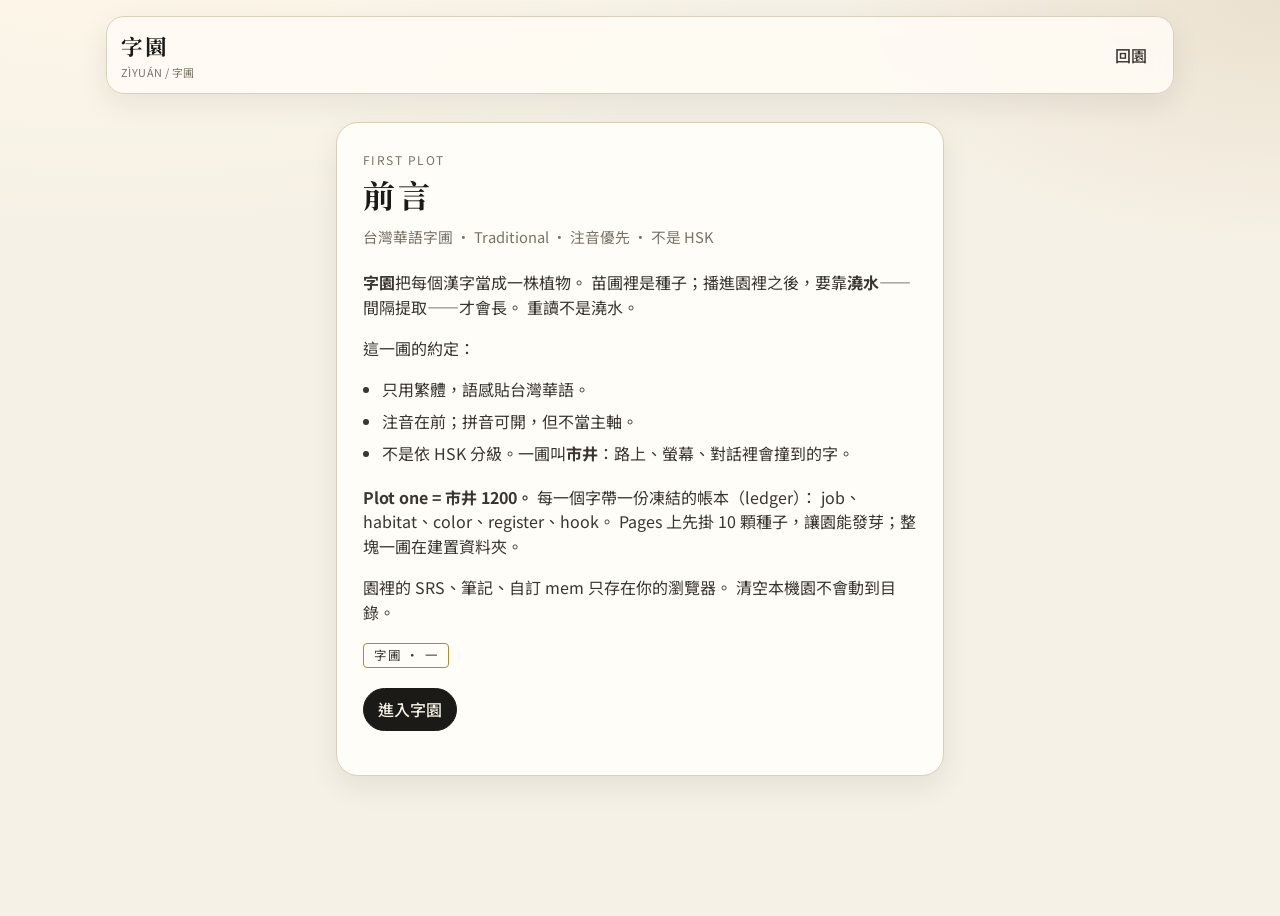
==== first-plot.html @ b7d6f9dc "Add styles, app, and first-plot so Pages garden boots Wire the index shell to ink/paper CSS, local S" ====
<!DOCTYPE html>
<html lang="zh-Hant-TW">
<head>
  <meta charset="utf-8" />
  <meta name="viewport" content="width=device-width, initial-scale=1" />
  <title>前言 · 字園 Zìyuán</title>
  <link rel="preconnect" href="https://fonts.googleapis.com" />
  <link rel="preconnect" href="https://fonts.gstatic.com" crossorigin />
  <link href="https://fonts.googleapis.com/css2?family=Noto+Sans+TC:wght@400;500;700&family=Noto+Serif+TC:wght@500;700&display=swap" rel="stylesheet" />
  <link rel="stylesheet" href="styles.css" />
  <style>
    .note {
      max-width: 38rem;
      margin: 28px auto 60px;
      padding: 28px 26px;
      background: #fffdf8;
      border: 1px solid var(--line);
      border-radius: 22px;
      box-shadow: var(--shadow);
    }
    .note h1 {
      font-family: var(--serif);
      font-size: 2rem;
      letter-spacing: 0.08em;
      margin: 0 0 6px;
    }
    .note .sub {
      color: var(--muted);
      font-size: 0.92rem;
      margin-bottom: 22px;
    }
    .note p { margin: 0 0 1em; color: var(--ink-soft); }
    .note ul {
      margin: 0 0 1.2em;
      padding-left: 1.2em;
      color: var(--ink-soft);
    }
    .note li { margin-bottom: 0.45em; }
    .note .back {
      display: inline-flex;
      margin-top: 8px;
      text-decoration: none;
    }
    .seal {
      display: inline-block;
      margin-top: 4px;
      padding: 2px 10px;
      border: 1px solid var(--gold);
      color: var(--gold);
      border-radius: 4px;
      font-size: 0.78rem;
      letter-spacing: 0.14em;
    }
  </style>
</head>
<body>
  <div class="app">
    <header class="topbar" style="grid-template-columns: 1fr auto;">
      <a class="brand" href="index.html" style="text-decoration:none;color:inherit">
        <b>字園</b>
        <span>ZÌYUÁN / 字圃</span>
      </a>
      <nav class="nav">
        <a href="index.html" class="iconbtn" style="text-decoration:none">回園</a>
      </nav>
    </header>

    <article class="note">
      <div class="kicker">FIRST PLOT</div>
      <h1>前言</h1>
      <p class="sub">台灣華語字圃 · Traditional · 注音優先 · 不是 HSK</p>

      <p>
        <strong>字園</strong>把每個漢字當成一株植物。
        苗圃裡是種子；播進園裡之後，要靠<strong>澆水</strong>——間隔提取——才會長。
        重讀不是澆水。
      </p>

      <p>這一圃的約定：</p>
      <ul>
        <li>只用繁體，語感貼台灣華語。</li>
        <li>注音在前；拼音可開，但不當主軸。</li>
        <li>不是依 HSK 分級。一圃叫<strong>市井</strong>：路上、螢幕、對話裡會撞到的字。</li>
      </ul>

      <p>
        <strong>Plot one = 市井 1200。</strong>
        每一個字帶一份凍結的帳本（ledger）：
        job、habitat、color、register、hook。
        Pages 上先掛 10 顆種子，讓園能發芽；整塊一圃在建置資料夾。
      </p>

      <p>
        園裡的 SRS、筆記、自訂 mem 只存在你的瀏覽器。
        清空本機園不會動到目錄。
      </p>

      <p class="seal">字圃 · 一</p>
      <p>
        <a class="btn back" href="index.html">進入字園</a>
      </p>
    </article>
  </div>
</body>
</html>
---- styles.css ----
/* 字園 — Taiwan garden / ink aesthetic */
:root {
  --paper: #f6f1e6;
  --paper-2: #efe6d6;
  --ink: #1c1a17;
  --ink-soft: #3a3530;
  --muted: #7a7266;
  --line: #d9cfbc;
  --gold: #b08a3c;
  --gold-soft: #e8d6a8;
  --wilt: #8b5a45;
  --bloom: #3d6b4f;
  --danger: #8b3a2f;
  --shadow: 0 10px 30px rgba(28, 26, 23, 0.08);
  --radius: 14px;
  --font: "Noto Sans TC", "PingFang TC", "Microsoft JhengHei", sans-serif;
  --serif: "Noto Serif TC", "Songti TC", serif;
}

* { box-sizing: border-box; }
html, body { margin: 0; padding: 0; }
body {
  font-family: var(--font);
  background:
    radial-gradient(1200px 600px at 10% -10%, #fff8ea 0%, transparent 55%),
    radial-gradient(900px 500px at 100% 0%, #ebe1cf 0%, transparent 50%),
    var(--paper);
  color: var(--ink);
  min-height: 100vh;
  line-height: 1.55;
}

button, input, select, textarea { font: inherit; color: inherit; }
button { cursor: pointer; }
a { color: var(--gold); }

.app { max-width: 1100px; margin: 0 auto; padding: 16px 16px 80px; }

.topbar {
  display: grid;
  grid-template-columns: auto 1fr auto auto;
  gap: 12px 16px;
  align-items: center;
  padding: 12px 14px;
  background: rgba(255, 252, 245, 0.88);
  border: 1px solid var(--line);
  border-radius: 18px;
  box-shadow: var(--shadow);
  position: sticky;
  top: 10px;
  z-index: 20;
  backdrop-filter: blur(8px);
}

.brand {
  display: flex;
  flex-direction: column;
  gap: 2px;
  min-width: 72px;
}
.brand b {
  font-family: var(--serif);
  font-size: 1.35rem;
  letter-spacing: 0.08em;
}
.brand span {
  font-size: 0.68rem;
  color: var(--muted);
  letter-spacing: 0.04em;
}

.nav {
  display: flex;
  flex-wrap: wrap;
  gap: 6px;
}
.nav button,
.nav .iconbtn {
  border: 1px solid transparent;
  background: transparent;
  color: var(--ink-soft);
  padding: 7px 11px;
  border-radius: 999px;
  font-weight: 500;
}
.nav button:hover,
.nav .iconbtn:hover {
  background: var(--paper-2);
}
.nav button.active {
  background: var(--ink);
  color: var(--paper);
}

.search input {
  width: min(280px, 42vw);
  border: 1px solid var(--line);
  background: #fffdf8;
  border-radius: 999px;
  padding: 8px 14px;
  outline: none;
}
.search input:focus { border-color: var(--gold); }

.clockbox {
  display: flex;
  align-items: center;
  gap: 8px;
  font-size: 0.82rem;
  color: var(--muted);
  flex-wrap: wrap;
}
.clockbox select {
  border: 1px solid var(--line);
  background: #fffdf8;
  border-radius: 8px;
  padding: 4px 8px;
}
#demo-flag {
  display: inline-flex;
  align-items: center;
  gap: 4px;
  padding: 2px 8px;
  border-radius: 999px;
  background: var(--gold-soft);
  color: var(--ink);
  font-size: 0.75rem;
}
#demo-flag.off { background: var(--paper-2); color: var(--muted); }

.chk {
  display: inline-flex;
  align-items: center;
  gap: 6px;
  user-select: none;
  color: var(--ink-soft);
  font-size: 0.9rem;
}

main { margin-top: 22px; }
.view { display: none; }
.view.on { display: block; animation: fadein 0.25s ease; }
@keyframes fadein {
  from { opacity: 0; transform: translateY(4px); }
  to { opacity: 1; transform: none; }
}

.hero {
  display: flex;
  justify-content: space-between;
  gap: 16px;
  align-items: flex-start;
  margin-bottom: 16px;
  flex-wrap: wrap;
}
.hero h1 {
  font-family: var(--serif);
  font-size: 2rem;
  margin: 0 0 6px;
  letter-spacing: 0.06em;
}
.hero p {
  margin: 0;
  color: var(--muted);
  max-width: 42ch;
}

.stats { display: flex; gap: 10px; flex-wrap: wrap; }
.stat {
  min-width: 72px;
  background: #fffdf8;
  border: 1px solid var(--line);
  border-radius: 14px;
  padding: 10px 12px;
  text-align: center;
  box-shadow: var(--shadow);
}
.stat b {
  display: block;
  font-size: 1.35rem;
  font-family: var(--serif);
}
.stat span {
  font-size: 0.75rem;
  color: var(--muted);
}

.actions { display: flex; gap: 8px; flex-wrap: wrap; margin: 12px 0 18px; }

.btn {
  border: 1px solid var(--ink);
  background: var(--ink);
  color: var(--paper);
  border-radius: 999px;
  padding: 8px 14px;
  font-weight: 500;
  transition: transform 0.12s ease, background 0.12s ease;
}
.btn:hover { transform: translateY(-1px); }
.btn:active { transform: none; }
.btn.ghost {
  background: transparent;
  color: var(--ink);
}
.btn.ghost:hover { background: var(--paper-2); }
.btn:disabled {
  opacity: 0.45;
  cursor: not-allowed;
  transform: none;
}

.pots, .catalog-grid, .tray {
  display: grid;
  grid-template-columns: repeat(auto-fill, minmax(120px, 1fr));
  gap: 12px;
}

.pot, .seed-card, .tray-card {
  background: #fffdf8;
  border: 1px solid var(--line);
  border-radius: var(--radius);
  padding: 14px 12px 12px;
  text-align: center;
  box-shadow: var(--shadow);
  cursor: pointer;
  transition: border-color 0.15s ease, transform 0.12s ease;
  position: relative;
}
.pot:hover, .seed-card:hover, .tray-card:hover {
  border-color: var(--gold);
  transform: translateY(-2px);
}
.pot.gold, .seed-card.gold { border-color: #d4b56a; }
.pot .glyph, .seed-card .glyph, .tray-card .glyph {
  font-family: var(--serif);
  font-size: 2.2rem;
  line-height: 1.1;
  margin-bottom: 4px;
}
.pot .zy, .seed-card .zy { color: var(--ink-soft); font-size: 0.92rem; }
.pot .py, .seed-card .py { color: var(--muted); font-size: 0.78rem; }
.pot .stage-label {
  margin-top: 8px;
  font-size: 0.75rem;
  color: var(--muted);
}
.pot.due { outline: 2px solid var(--gold); }
.pot.wilt { outline: 2px solid var(--wilt); }
.pot.dead { opacity: 0.65; outline: 2px solid var(--danger); }
.pot.bloom .stage-label { color: var(--bloom); }
.stage-dot {
  width: 8px; height: 8px; border-radius: 50%;
  display: inline-block; margin-right: 4px;
  background: var(--muted);
}
.stage-dot.seed { background: #9a8f7a; }
.stage-dot.sprout { background: #6f8f5a; }
.stage-dot.leaf { background: #4d7a4a; }
.stage-dot.bloom { background: var(--bloom); }
.stage-dot.wilt { background: var(--wilt); }
.stage-dot.dead { background: var(--danger); }

.beds {
  display: flex;
  flex-wrap: wrap;
  gap: 8px;
  margin-bottom: 12px;
}
.beds button {
  border: 1px solid var(--line);
  background: #fffdf8;
  border-radius: 999px;
  padding: 7px 12px;
  color: var(--ink-soft);
}
.beds button.on {
  background: var(--ink);
  color: var(--paper);
  border-color: var(--ink);
}

.settings-row {
  display: flex;
  flex-wrap: wrap;
  gap: 12px;
  align-items: center;
  margin-bottom: 14px;
}
.pager { display: inline-flex; align-items: center; gap: 8px; margin-left: auto; }
#n-page {
  min-width: 1.5rem;
  text-align: center;
  font-weight: 600;
}

.lookup {
  max-width: 520px;
  margin: 0 auto 18px;
}
.lookup-bar {
  display: flex;
  justify-content: space-between;
  align-items: flex-end;
  margin-bottom: 12px;
}
.kicker {
  font-size: 0.75rem;
  letter-spacing: 0.12em;
  text-transform: uppercase;
  color: var(--muted);
}
.lookup-title {
  font-family: var(--serif);
  margin: 2px 0 0;
  font-size: 1.6rem;
}

.flip-wrap {
  perspective: 1000px;
  margin: 0 auto 14px;
  width: min(100%, 320px);
  height: 280px;
}
.flip-card {
  width: 100%;
  height: 100%;
  position: relative;
  transform-style: preserve-3d;
  transition: transform 0.55s ease;
}
.flip-card.flipped { transform: rotateY(180deg); }
.flip-face {
  position: absolute;
  inset: 0;
  backface-visibility: hidden;
  border: 1px solid var(--line);
  border-radius: 22px;
  background: linear-gradient(160deg, #fffdf8, #f3ead8);
  box-shadow: var(--shadow);
  display: flex;
  flex-direction: column;
  align-items: center;
  justify-content: center;
  padding: 20px;
}
.flip-back { transform: rotateY(180deg); }
.tian {
  width: 168px;
  height: 168px;
  border: 1px solid #cfc3ab;
  background:
    linear-gradient(#cfc3ab, #cfc3ab) center/1px 100% no-repeat,
    linear-gradient(#cfc3ab, #cfc3ab) center/100% 1px no-repeat,
    #fffef9;
  display: grid;
  place-items: center;
  border-radius: 8px;
  margin-bottom: 10px;
  overflow: hidden;
}
.tian .big {
  font-family: var(--serif);
  font-size: 5.2rem;
  line-height: 1;
  transition: opacity 0.25s ease, transform 0.45s ease;
}
.tian.replaying .big {
  animation: strokeReplay 0.9s ease;
}
@keyframes strokeReplay {
  0% { opacity: 0; transform: scale(0.86) translateY(8px); filter: blur(1px); }
  45% { opacity: 1; transform: scale(1.04); filter: none; }
  100% { opacity: 1; transform: scale(1); }
}
.lookup-zy {
  font-size: 1.35rem;
  letter-spacing: 0.08em;
  color: var(--ink-soft);
}
.en-card { text-align: center; padding: 12px; }
.en-card p {
  font-size: 1.25rem;
  margin: 10px 0 0;
  font-family: var(--serif);
}

.lookup-actions {
  display: flex;
  flex-wrap: wrap;
  gap: 8px;
  justify-content: center;
}

.dossier {
  background: #fffdf8;
  border: 1px solid var(--line);
  border-radius: 18px;
  padding: 18px;
  box-shadow: var(--shadow);
}
.dossier h2 {
  font-family: var(--serif);
  font-size: 1.1rem;
  margin: 18px 0 8px;
  letter-spacing: 0.04em;
}
.dossier h2:first-child { margin-top: 0; }
.lead { margin: 0 0 8px; color: var(--ink-soft); }
.meta-row {
  display: flex;
  flex-wrap: wrap;
  gap: 8px;
  margin: 8px 0 12px;
}
.chip {
  display: inline-flex;
  align-items: center;
  gap: 4px;
  border: 1px solid var(--line);
  background: var(--paper);
  border-radius: 999px;
  padding: 4px 10px;
  font-size: 0.82rem;
  color: var(--ink-soft);
}
.chip.lv { background: var(--ink); color: var(--paper); border-color: var(--ink); }
.chip.gold { background: var(--gold-soft); border-color: #d4b56a; color: var(--ink); }
.chip.clickable { cursor: pointer; }
.chip.clickable:hover { border-color: var(--gold); }

.readings { display: flex; flex-wrap: wrap; gap: 8px; margin-bottom: 8px; }
.words {
  display: grid;
  gap: 8px;
}
.word {
  display: grid;
  grid-template-columns: auto 1fr;
  gap: 2px 12px;
  padding: 10px 12px;
  border: 1px solid var(--line);
  border-radius: 12px;
  background: var(--paper);
}
.word .w { font-family: var(--serif); font-size: 1.15rem; }
.word .meta { color: var(--muted); font-size: 0.85rem; grid-column: 1 / -1; }
.word .twtag {
  grid-column: 2;
  justify-self: end;
  align-self: start;
  font-size: 0.72rem;
  color: var(--gold);
  border: 1px solid var(--gold-soft);
  border-radius: 999px;
  padding: 1px 8px;
}

.mems { display: grid; gap: 8px; margin-bottom: 10px; }
.mem {
  border: 1px solid var(--line);
  border-radius: 12px;
  padding: 10px 12px;
  background: var(--paper);
}
.mem .votes { color: var(--muted); font-size: 0.78rem; margin-top: 4px; }
.mem.adult { border-color: #d4a090; }

textarea {
  width: 100%;
  border: 1px solid var(--line);
  border-radius: 12px;
  background: #fffef9;
  padding: 10px 12px;
  resize: vertical;
  outline: none;
  margin-bottom: 8px;
}
textarea:focus { border-color: var(--gold); }

#quiz-wrap {
  display: grid;
  gap: 14px;
  max-width: 560px;
}
.quiz-card {
  background: #fffdf8;
  border: 1px solid var(--line);
  border-radius: 18px;
  padding: 18px;
  box-shadow: var(--shadow);
}
.quiz-card .prompt {
  font-family: var(--serif);
  font-size: 2.6rem;
  text-align: center;
  margin: 8px 0 14px;
}
.quiz-card .hint {
  text-align: center;
  color: var(--muted);
  margin-bottom: 12px;
  font-size: 0.9rem;
}
.quiz-options { display: grid; gap: 8px; }
.quiz-options button {
  text-align: left;
  border: 1px solid var(--line);
  background: var(--paper);
  border-radius: 12px;
  padding: 10px 12px;
}
.quiz-options button:hover { border-color: var(--gold); }
.quiz-options button.correct {
  border-color: var(--bloom);
  background: #e7f0e8;
}
.quiz-options button.wrong {
  border-color: var(--danger);
  background: #f6e7e4;
}
.quiz-empty {
  color: var(--muted);
  padding: 28px;
  text-align: center;
  border: 1px dashed var(--line);
  border-radius: 18px;
  background: rgba(255,253,248,0.6);
}

.footer-note { color: var(--muted); margin-top: 16px; }

.toast {
  position: fixed;
  left: 50%;
  bottom: 24px;
  transform: translateX(-50%) translateY(20px);
  background: var(--ink);
  color: var(--paper);
  padding: 10px 16px;
  border-radius: 999px;
  font-size: 0.9rem;
  opacity: 0;
  pointer-events: none;
  transition: opacity 0.2s ease, transform 0.2s ease;
  z-index: 50;
  max-width: min(90vw, 420px);
  text-align: center;
}
.toast.show {
  opacity: 1;
  transform: translateX(-50%) translateY(0);
}

.empty {
  color: var(--muted);
  padding: 28px 12px;
  text-align: center;
  grid-column: 1 / -1;
  border: 1px dashed var(--line);
  border-radius: 18px;
}

@media (max-width: 860px) {
  .topbar {
    grid-template-columns: 1fr;
    position: static;
  }
  .search input { width: 100%; }
  .pager { margin-left: 0; }
  .tian { width: 140px; height: 140px; }
  .tian .big { font-size: 4.2rem; }
  .flip-wrap { height: 250px; }
}
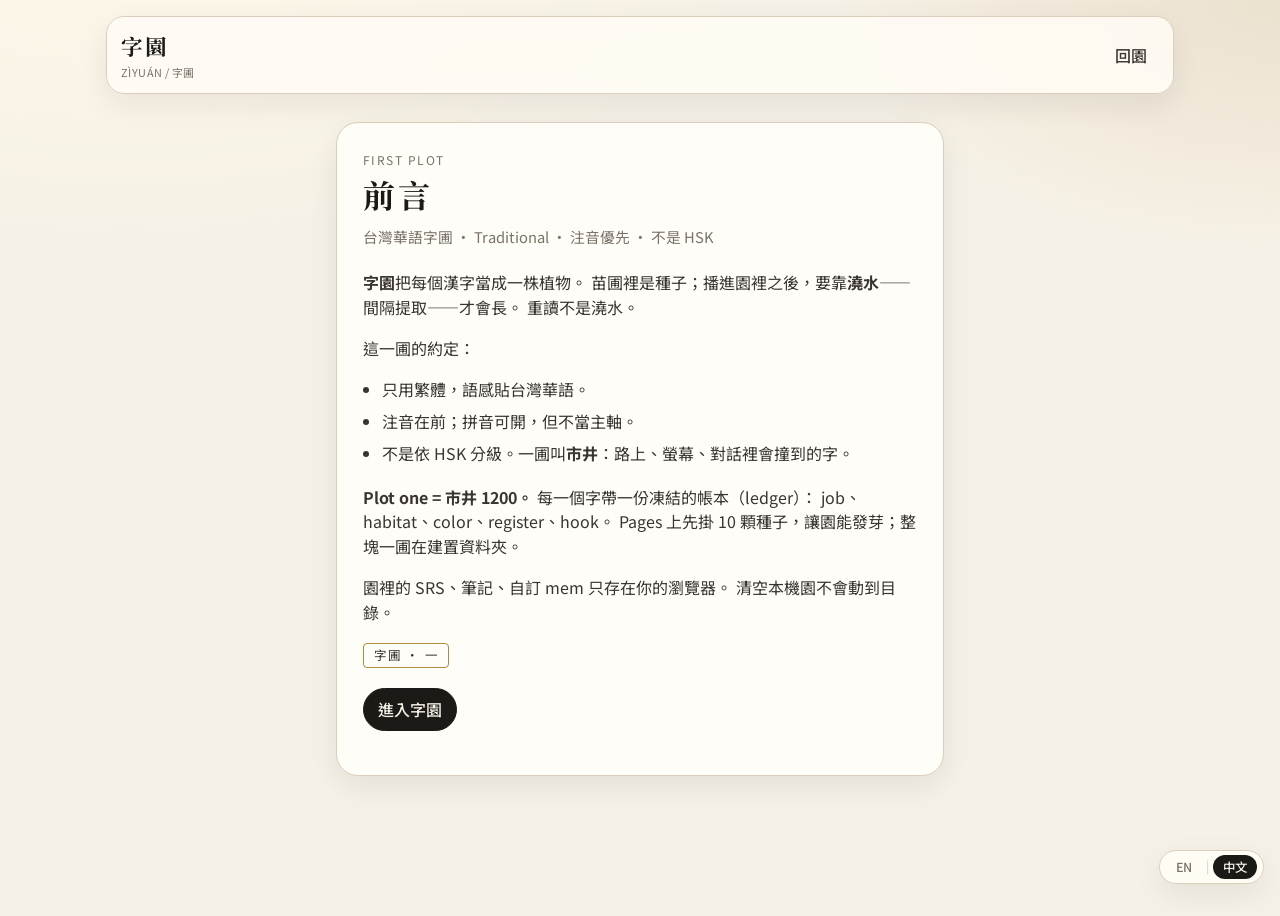
==== commit 6ab9b6cb: "Add EN ↔ 中文 UI language toggle Floating bottom-right control switches garden chrome between English " ====
--- a/first-plot.html
+++ b/first-plot.html
@@ -1,9 +1,19 @@
 <!DOCTYPE html>
-<html lang="zh-Hant-TW">
+<html lang="zh-Hant-TW" data-lang="zh">
 <head>
   <meta charset="utf-8" />
   <meta name="viewport" content="width=device-width, initial-scale=1" />
-  <title>前言 · 字園 Zìyuán</title>
+  <title data-i18n="doc.title.preface">前言 · 字園 Zìyuán</title>
+  <script>
+    (function () {
+      try {
+        var l = localStorage.getItem("ziyuan-lang");
+        if (l !== "en" && l !== "zh") l = "zh";
+        document.documentElement.setAttribute("data-lang", l);
+        document.documentElement.lang = l === "en" ? "en" : "zh-Hant-TW";
+      } catch (e) {}
+    })();
+  </script>
   <link rel="preconnect" href="https://fonts.googleapis.com" />
   <link rel="preconnect" href="https://fonts.gstatic.com" crossorigin />
   <link href="https://fonts.googleapis.com/css2?family=Noto+Sans+TC:wght@400;500;700&family=Noto+Serif+TC:wght@500;700&display=swap" rel="stylesheet" />
@@ -51,6 +61,10 @@
       font-size: 0.78rem;
       letter-spacing: 0.14em;
     }
+    html[data-lang="en"] [data-lang-only="zh"],
+    html[data-lang="zh"] [data-lang-only="en"] {
+      display: none !important;
+    }
   </style>
 </head>
 <body>
@@ -58,48 +72,78 @@
     <header class="topbar" style="grid-template-columns: 1fr auto;">
       <a class="brand" href="index.html" style="text-decoration:none;color:inherit">
         <b>字園</b>
-        <span>ZÌYUÁN / 字圃</span>
+        <span data-i18n="brand.sub">ZÌYUÁN / 字圃</span>
       </a>
       <nav class="nav">
-        <a href="index.html" class="iconbtn" style="text-decoration:none">回園</a>
+        <a href="index.html" class="iconbtn" style="text-decoration:none" data-i18n="nav.back">回園</a>
       </nav>
     </header>
 
     <article class="note">
       <div class="kicker">FIRST PLOT</div>
-      <h1>前言</h1>
-      <p class="sub">台灣華語字圃 · Traditional · 注音優先 · 不是 HSK</p>
+      <h1 data-i18n="preface.h1">前言</h1>
+      <p class="sub" data-i18n="preface.sub">台灣華語字圃 · Traditional · 注音優先 · 不是 HSK</p>
 
+      <div data-lang-only="zh">
+        <p>
+          <strong>字園</strong>把每個漢字當成一株植物。
+          苗圃裡是種子；播進園裡之後，要靠<strong>澆水</strong>——間隔提取——才會長。
+          重讀不是澆水。
+        </p>
+
+        <p>這一圃的約定：</p>
+        <ul>
+          <li>只用繁體，語感貼台灣華語。</li>
+          <li>注音在前；拼音可開，但不當主軸。</li>
+          <li>不是依 HSK 分級。一圃叫<strong>市井</strong>：路上、螢幕、對話裡會撞到的字。</li>
+        </ul>
+
+        <p>
+          <strong>Plot one = 市井 1200。</strong>
+          每一個字帶一份凍結的帳本（ledger）：
+          job、habitat、color、register、hook。
+          Pages 上先掛 10 顆種子，讓園能發芽；整塊一圃在建置資料夾。
+        </p>
+
+        <p>
+          園裡的 SRS、筆記、自訂 mem 只存在你的瀏覽器。
+          清空本機園不會動到目錄。
+        </p>
+      </div>
+
+      <div data-lang-only="en" hidden>
+        <p>
+          <strong>Zìyuán</strong> treats every Chinese character as a plant.
+          The nursery holds seeds; once planted in the garden, they grow through
+          <strong>watering</strong>—spaced retrieval—not re-reading.
+        </p>
+
+        <p>This plot’s rules:</p>
+        <ul>
+          <li>Traditional characters only, tuned to Taiwan Mandarin.</li>
+          <li>Zhuyin first; pinyin is optional, never the spine.</li>
+          <li>Not HSK-graded. Plot one is <strong>Street</strong>: characters you meet on the road, on screens, in talk.</li>
+        </ul>
+
+        <p>
+          <strong>Plot one = Street 1200.</strong>
+          Each character carries a frozen ledger:
+          job, habitat, color, register, hook.
+          Pages ships 10 seeds so the garden can sprout; the full plot lives in the build folder.
+        </p>
+
+        <p>
+          Garden SRS, notes, and custom mems live only in your browser.
+          Clearing the local garden does not touch the catalog.
+        </p>
+      </div>
+
+      <p class="seal" data-i18n="preface.seal">字圃 · 一</p>
       <p>
-        <strong>字園</strong>把每個漢字當成一株植物。
-        苗圃裡是種子；播進園裡之後，要靠<strong>澆水</strong>——間隔提取——才會長。
-        重讀不是澆水。
-      </p>
-
-      <p>這一圃的約定：</p>
-      <ul>
-        <li>只用繁體，語感貼台灣華語。</li>
-        <li>注音在前；拼音可開，但不當主軸。</li>
-        <li>不是依 HSK 分級。一圃叫<strong>市井</strong>：路上、螢幕、對話裡會撞到的字。</li>
-      </ul>
-
-      <p>
-        <strong>Plot one = 市井 1200。</strong>
-        每一個字帶一份凍結的帳本（ledger）：
-        job、habitat、color、register、hook。
-        Pages 上先掛 10 顆種子，讓園能發芽；整塊一圃在建置資料夾。
-      </p>
-
-      <p>
-        園裡的 SRS、筆記、自訂 mem 只存在你的瀏覽器。
-        清空本機園不會動到目錄。
-      </p>
-
-      <p class="seal">字圃 · 一</p>
-      <p>
-        <a class="btn back" href="index.html">進入字園</a>
+        <a class="btn back" href="index.html" data-i18n="preface.enter">進入字園</a>
       </p>
     </article>
   </div>
+  <script src="i18n.js"></script>
 </body>
 </html>
--- a/styles.css
+++ b/styles.css
@@ -571,3 +571,54 @@
   .tian .big { font-size: 4.2rem; }
   .flip-wrap { height: 250px; }
 }
+
+/* ——— language toggle (bottom-right) ——— */
+.lang-toggle {
+  position: fixed;
+  right: 16px;
+  bottom: 16px;
+  z-index: 40;
+  display: inline-flex;
+  align-items: center;
+  gap: 2px;
+  padding: 4px 6px;
+  background: rgba(255, 252, 245, 0.94);
+  border: 1px solid var(--line);
+  border-radius: 999px;
+  box-shadow: var(--shadow);
+  backdrop-filter: blur(8px);
+  font-size: 0.78rem;
+  letter-spacing: 0.04em;
+  user-select: none;
+}
+.lang-toggle button {
+  border: none;
+  background: transparent;
+  color: var(--muted);
+  padding: 6px 10px;
+  border-radius: 999px;
+  font-weight: 500;
+  line-height: 1;
+}
+.lang-toggle button:hover {
+  color: var(--ink);
+  background: var(--paper-2);
+}
+.lang-toggle button.on {
+  background: var(--ink);
+  color: var(--paper);
+}
+.lang-toggle .lang-sep {
+  color: var(--line);
+  padding: 0 2px;
+  pointer-events: none;
+}
+@media (max-width: 860px) {
+  .lang-toggle {
+    right: 12px;
+    bottom: 12px;
+  }
+  .app {
+    padding-bottom: 96px; /* room above floating toggle */
+  }
+}
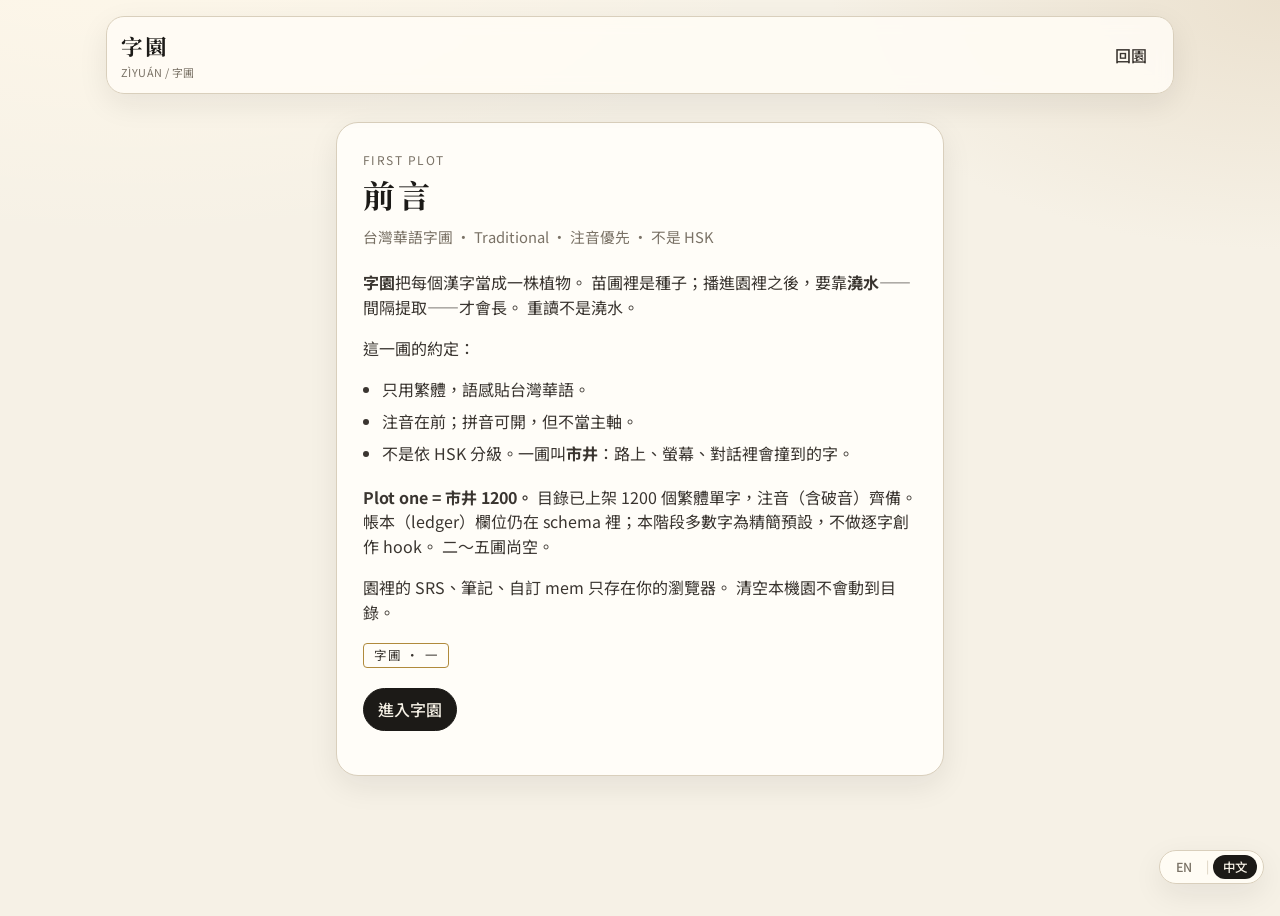
==== commit 08421c22: "Ship 一圃 市井: 1200 Traditional singles with exhaustive Zhuyin Replace the 10-char Pages seed with freq" ====
--- a/first-plot.html
+++ b/first-plot.html
@@ -100,9 +100,9 @@
 
         <p>
           <strong>Plot one = 市井 1200。</strong>
-          每一個字帶一份凍結的帳本（ledger）：
-          job、habitat、color、register、hook。
-          Pages 上先掛 10 顆種子，讓園能發芽；整塊一圃在建置資料夾。
+          目錄已上架 1200 個繁體單字，注音（含破音）齊備。
+          帳本（ledger）欄位仍在 schema 裡；本階段多數字為精簡預設，不做逐字創作 hook。
+          二～五圃尚空。
         </p>
 
         <p>
@@ -127,9 +127,9 @@
 
         <p>
           <strong>Plot one = Street 1200.</strong>
-          Each character carries a frozen ledger:
-          job, habitat, color, register, hook.
-          Pages ships 10 seeds so the garden can sprout; the full plot lives in the build folder.
+          The catalog now ships 1200 Traditional singles with exhaustive Zhuyin (including alternate readings).
+          Ledger fields remain in the schema; this pass uses minimal defaults rather than hand-authored hooks.
+          Plots 2–5 are still empty.
         </p>
 
         <p>
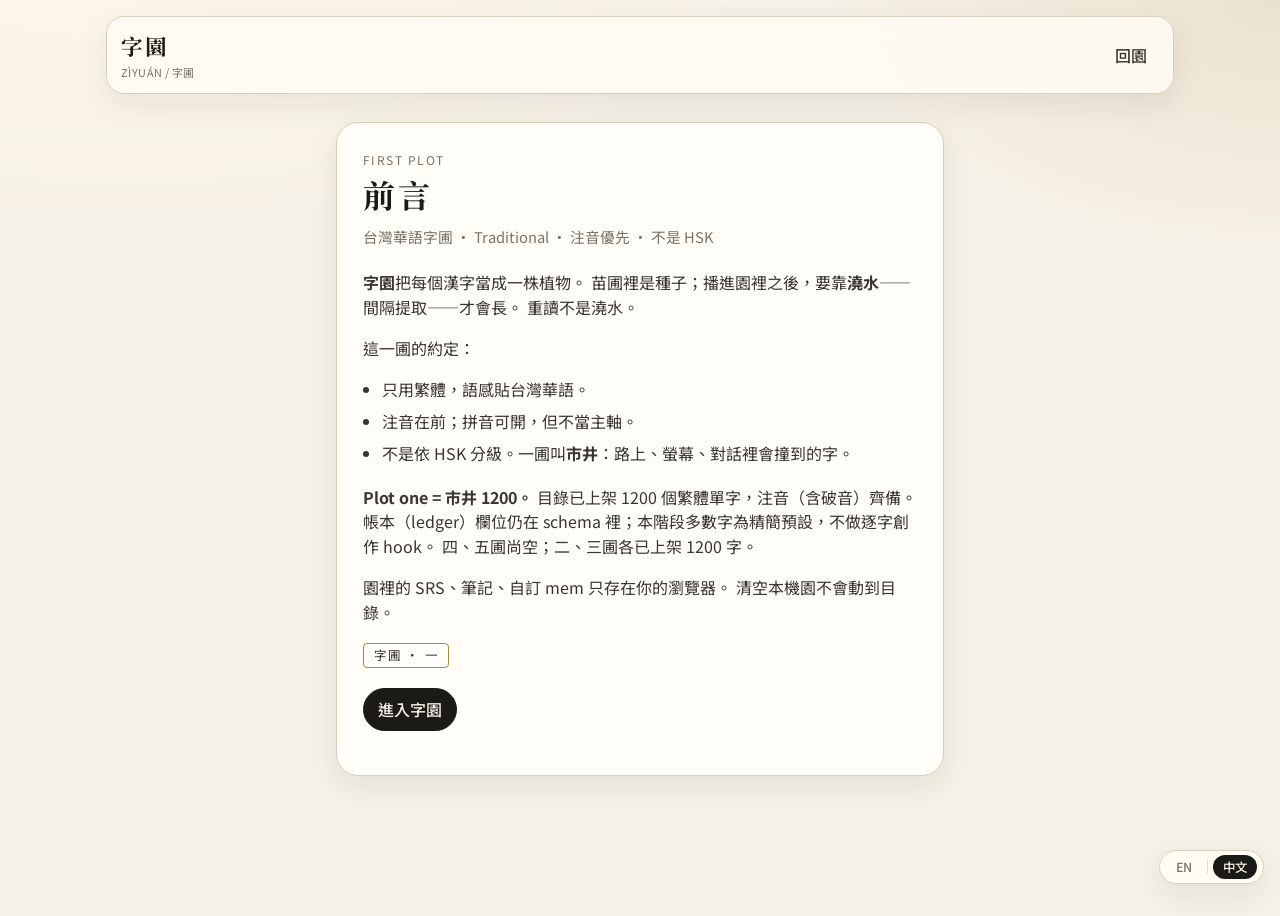
==== commit a13b53bd: "Ship 三圃: next 1200 Traditional singles (lv=3)" ====
--- a/first-plot.html
+++ b/first-plot.html
@@ -17,7 +17,7 @@
   <link rel="preconnect" href="https://fonts.googleapis.com" />
   <link rel="preconnect" href="https://fonts.gstatic.com" crossorigin />
   <link href="https://fonts.googleapis.com/css2?family=Noto+Sans+TC:wght@400;500;700&family=Noto+Serif+TC:wght@500;700&display=swap" rel="stylesheet" />
-  <link rel="stylesheet" href="styles.css" />
+  <link rel="stylesheet" href="styles.css?v=plot3-3600-20261001" />
   <style>
     .note {
       max-width: 38rem;
@@ -102,7 +102,7 @@
           <strong>Plot one = 市井 1200。</strong>
           目錄已上架 1200 個繁體單字，注音（含破音）齊備。
           帳本（ledger）欄位仍在 schema 裡；本階段多數字為精簡預設，不做逐字創作 hook。
-          二～五圃尚空。
+          四、五圃尚空；二、三圃各已上架 1200 字。
         </p>
 
         <p>
@@ -129,7 +129,7 @@
           <strong>Plot one = Street 1200.</strong>
           The catalog now ships 1200 Traditional singles with exhaustive Zhuyin (including alternate readings).
           Ledger fields remain in the schema; this pass uses minimal defaults rather than hand-authored hooks.
-          Plots 2–5 are still empty.
+          Plots 2 and 3 now ship 1200 each; plots 4–5 are still empty.
         </p>
 
         <p>
@@ -144,6 +144,6 @@
       </p>
     </article>
   </div>
-  <script src="i18n.js"></script>
+  <script src="i18n.js?v=plot3-3600-20261001"></script>
 </body>
 </html>
--- a/styles.css
+++ b/styles.css
@@ -286,13 +286,6 @@
   align-items: center;
   margin-bottom: 14px;
 }
-.pager { display: inline-flex; align-items: center; gap: 8px; margin-left: auto; }
-#n-page {
-  min-width: 1.5rem;
-  text-align: center;
-  font-weight: 600;
-}
-
 .lookup {
   max-width: 520px;
   margin: 0 auto 18px;
@@ -566,7 +559,6 @@
     position: static;
   }
   .search input { width: 100%; }
-  .pager { margin-left: 0; }
   .tian { width: 140px; height: 140px; }
   .tian .big { font-size: 4.2rem; }
   .flip-wrap { height: 250px; }
